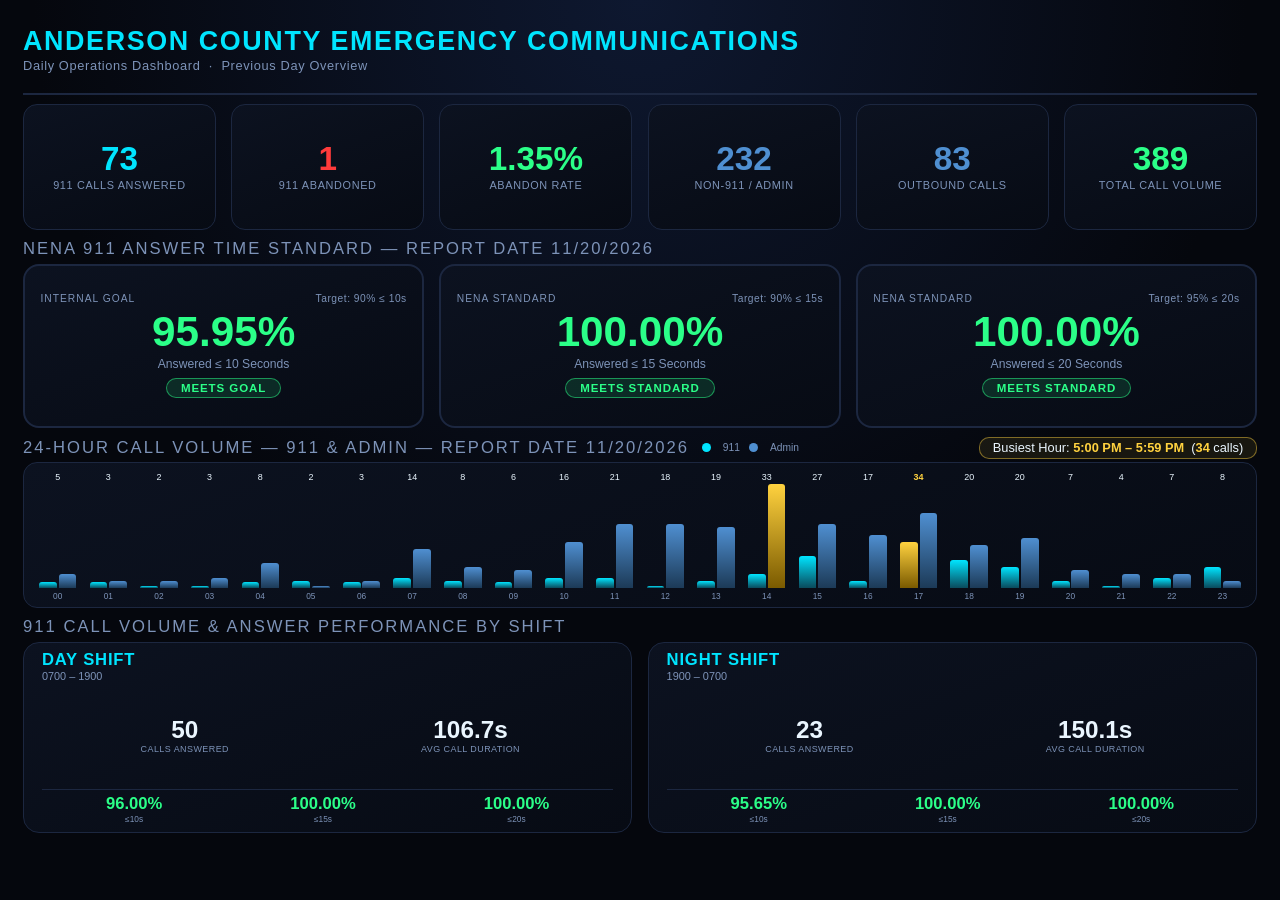
==== index.html @ 0bcf019e "Refresh daily dashboard for report date 11/20/2026 Co-Authored-By: Claude Opus 5.5 <noreply@anthropi" ====
<!DOCTYPE html>
<html lang="en">
<head>
<meta charset="UTF-8">
<title>Anderson County Emergency Communications — Daily Dashboard</title>
<style>
  :root{
    --bg:#05070d;
    --panel:#0c1220;
    --panel-border:#1c2740;
    --cyan:#00e5ff;
    --admin-blue:#4f8fd1;
    --magenta:#ff2ea6;
    --gold:#ffd23f;
    --green:#2bff88;
    --red:#ff3b3b;
    --text:#eaf6ff;
    --sub:#7d93b8;
  }
  *{box-sizing:border-box;margin:0;padding:0;}
  html,body{
    width:100vw;height:100vh;overflow:hidden;
    background:radial-gradient(circle at 50% 0%, #0e1830 0%, #05070d 55%);
    color:var(--text);
    font-family:'Segoe UI',Arial,sans-serif;
  }
  .wrap{
    width:100vw;height:100vh;
    display:grid;
    grid-template-rows: 9vh 14vh 21vh 19vh 24vh;
    gap: 1vh;
    padding: 1.5vh 1.8vw;
  }
  .wrap > div{min-height:0;min-width:0;overflow:hidden;}
  .header{
    display:flex;align-items:center;justify-content:space-between;
    border-bottom:2px solid var(--panel-border);
    padding-bottom:0.8vh;
    min-height:0;
  }
  .header .title{
    font-size:2.1vw;font-weight:800;letter-spacing:0.06em;
    color:var(--cyan);
    line-height:1.15;
  }
  .header .subtitle{font-size:1.0vw;color:var(--sub);margin-top:0.2vh;letter-spacing:0.05em;}
  .metrics-row{
    display:grid;
    grid-template-columns: repeat(6, 1fr);
    gap:1.2vw;
    min-height:0;
  }
  .card{
    background:linear-gradient(160deg, var(--panel), #070b14);
    border:1px solid var(--panel-border);
    border-radius:14px;
    display:flex;flex-direction:column;align-items:center;justify-content:center;
    text-align:center;
    overflow:hidden;min-height:0;
  }
  .card .val{font-size:2.6vw;font-weight:800;line-height:1;}
  .card .lbl{font-size:0.85vw;color:var(--sub);margin-top:0.5vh;letter-spacing:0.06em;text-transform:uppercase;}
  .c-cyan .val{color:var(--cyan);}
  .c-magenta .val{color:var(--magenta);}
  .c-admin .val{color:var(--admin-blue);}
  .c-gold .val{color:var(--gold);}
  .c-green .val{color:var(--green);}
  .c-red .val{color:var(--red);}
  .abandon-rate.rate-ok{color:var(--green);}
  .abandon-rate.rate-hot{color:#ff8c1a;}
  .section-title{
    font-size:1.3vw;color:var(--sub);letter-spacing:0.12em;text-transform:uppercase;
    margin-bottom:0.6vh;
  }
  .nena-wrap{display:flex;flex-direction:column;min-height:0;}
  .nena-row{
    flex:1;min-height:0;
    display:grid;
    grid-template-columns: repeat(3, 1fr);
    gap:1.2vw;
  }
  .nena-card{
    border-radius:16px;
    display:flex;flex-direction:column;align-items:center;justify-content:center;
    border:2px solid var(--panel-border);
    background:linear-gradient(160deg, var(--panel), #070b14);
    padding:0.7vh 1.2vw;
    overflow:hidden;min-height:0;
  }
  .nena-card.status-gold{border-color: rgba(255,210,63,0.5);}
  .nena-card .labels-row{
    width:100%;display:flex;justify-content:space-between;
    margin-bottom:0.7vh;
  }
  .nena-card .badge{
    font-size:0.8vw;letter-spacing:0.1em;color:var(--sub);text-transform:uppercase;
  }
  .nena-card .goal{
    font-size:0.8vw;letter-spacing:0.05em;color:var(--sub);text-align:right;
  }
  .nena-card .pct{font-size:3.3vw;font-weight:800;line-height:1;}
  .nena-card .desc{font-size:0.95vw;color:var(--sub);margin-top:0.5vh;}
  .status-pass{color:var(--green);}
  .status-fail{color:var(--red);}
  .status-gold{color:var(--gold);}
  .pill{
    margin-top:0.7vh;padding:0.35vh 1.1vw;border-radius:20px;
    font-size:0.9vw;font-weight:700;letter-spacing:0.08em;
  }
  .pill-pass{background:rgba(43,255,136,0.12);color:var(--green);border:1px solid rgba(43,255,136,0.5);}
  .pill-fail{background:rgba(255,59,59,0.12);color:var(--red);border:1px solid rgba(255,59,59,0.5);}
  .pill-gold{background:rgba(255,210,63,0.12);color:var(--gold);border:1px solid rgba(255,210,63,0.5);}
  .timeline-wrap{display:flex;flex-direction:column;min-height:0;}
  .timeline-header{
    display:flex;align-items:center;justify-content:space-between;
    margin-bottom:0.4vh;flex-shrink:0;gap:1vw;
  }
  .tl-left{display:flex;align-items:center;gap:1vw;min-width:0;}
  .timeline-header .section-title{white-space:nowrap;margin-bottom:0;}
  .tl-legend{display:flex;align-items:center;gap:0.7vw;font-size:0.8vw;color:var(--sub);white-space:nowrap;flex-shrink:0;}
  .tl-legend .dot{width:0.7vw;height:0.7vw;border-radius:50%;display:inline-block;margin-right:0.25vw;vertical-align:middle;}
  .dot-911{background:var(--cyan);}
  .dot-admin{background:var(--admin-blue);}
  .busiest{
    font-size:1.0vw;color:var(--text);white-space:nowrap;
    background:rgba(255,210,63,0.08);border:1px solid rgba(255,210,63,0.45);
    border-radius:10px;padding:0.3vh 1vw;
    flex-shrink:0;
  }
  .busiest.tie{font-size:0.85vw;}
  .busiest b{color:var(--gold);}
  .timeline{
    flex:1;min-height:0;
    display:flex;align-items:flex-end;
    border:1px solid var(--panel-border);border-radius:14px;
    background:linear-gradient(160deg, var(--panel), #070b14);
    padding:1vh 0.8vw 0.6vh 0.8vw;
    gap:0.3vw;
    overflow:hidden;
  }
  .hour-col{
    flex:1;height:100%;
    display:flex;flex-direction:column;align-items:center;justify-content:flex-end;
  }
  .bar-pair{
    width:100%;flex:1;
    display:flex;align-items:flex-end;justify-content:center;
    gap:0.15vw;
  }
  .hour-bar-911{
    width:38%;
    border-radius:3px 3px 0 0;
    background:linear-gradient(180deg, var(--cyan), #0a4a5c);
    min-height:2px;
  }
  .hour-bar-admin{
    width:38%;
    border-radius:3px 3px 0 0;
    background:linear-gradient(180deg, var(--admin-blue), #1c3a57);
    min-height:2px;
  }
  .hour-bar-911.peak, .hour-bar-admin.peak{
    background:linear-gradient(180deg, var(--gold), #7a5a00);
  }
  .hour-count{font-size:0.7vw;color:var(--text);margin-bottom:0.2vh;}
  .hour-count.peak{color:var(--gold);font-weight:800;}
  .hour-label{font-size:0.65vw;color:var(--sub);margin-top:0.3vh;}
  .shift-wrap{display:flex;flex-direction:column;min-height:0;}
  .shift-row{
    flex:1;min-height:0;
    display:grid;
    grid-template-columns: repeat(2, 1fr);
    gap:1.2vw;
  }
  .shift-card{
    border-radius:16px;border:1px solid var(--panel-border);
    background:linear-gradient(160deg, var(--panel), #070b14);
    padding:0.8vh 1.4vw;
    display:flex;flex-direction:column;
    overflow:hidden;min-height:0;
  }
  .shift-card .shift-name{
    font-size:1.3vw;font-weight:800;color:var(--cyan);letter-spacing:0.05em;
    flex-shrink:0;
    display:flex;align-items:center;gap:0.4vw;
  }
  .shift-star{color:var(--gold);font-size:1.3vw;display:none;line-height:1;}
  .shift-star.show{display:inline;}
  .shift-card .shift-time{font-size:0.85vw;color:var(--sub);margin-bottom:0.5vh;flex-shrink:0;}
  .shift-stats{display:flex;justify-content:space-between;flex:1;align-items:center;min-height:0;}
  .shift-stat{text-align:center;flex:1;}
  .shift-stat .n{font-size:1.9vw;font-weight:800;color:var(--text);}
  .shift-stat .n.duration-hot{color:#ff8c1a;}
  .shift-stat .l{font-size:0.7vw;color:var(--sub);text-transform:uppercase;letter-spacing:0.05em;}
  .shift-nena{display:flex;justify-content:space-around;margin-top:0.5vh;padding-top:0.5vh;border-top:1px solid var(--panel-border);flex-shrink:0;}
  .shift-nena div{text-align:center;}
  .shift-nena .v{font-size:1.3vw;font-weight:800;}
  .shift-nena .k{font-size:0.65vw;color:var(--sub);}
</style>
</head>
<body>
<div class="wrap">

  <div class="header">
    <div>
      <div class="title">ANDERSON COUNTY EMERGENCY COMMUNICATIONS</div>
      <div class="subtitle">Daily Operations Dashboard &nbsp;·&nbsp; Previous Day Overview</div>
    </div>
  </div>

  <div class="metrics-row">
    <div class="card c-cyan">
      <div class="val">73</div>
      <div class="lbl">911 Calls Answered</div>
    </div>
    <div class="card c-red">
      <div class="val">1</div>
      <div class="lbl">911 Abandoned</div>
    </div>
    <div class="card">
      <div class="val abandon-rate" id="abandonRate" data-pct="1.35">1.35%</div>
      <div class="lbl">Abandon Rate</div>
    </div>
    <div class="card c-admin">
      <div class="val">232</div>
      <div class="lbl">Non-911 / Admin</div>
    </div>
    <div class="card c-admin">
      <div class="val">83</div>
      <div class="lbl">Outbound Calls</div>
    </div>
    <div class="card c-green">
      <div class="val">389</div>
      <div class="lbl">Total Call Volume</div>
    </div>
  </div>

  <div class="nena-wrap">
    <div class="section-title">NENA 911 Answer Time Standard — Report Date 11/20/2026</div>
    <div class="nena-row">
      <div class="nena-card">
        <div class="labels-row">
          <div class="badge">Internal Goal</div>
          <div class="goal">Target: 90% ≤ 10s</div>
        </div>
        <div class="pct status-pass">95.95%</div>
        <div class="desc">Answered ≤ 10 Seconds</div>
        <div class="pill pill-pass">MEETS GOAL</div>
      </div>
      <div class="nena-card">
        <div class="labels-row">
          <div class="badge">NENA Standard</div>
          <div class="goal">Target: 90% ≤ 15s</div>
        </div>
        <div class="pct status-pass">100.00%</div>
        <div class="desc">Answered ≤ 15 Seconds</div>
        <div class="pill pill-pass">MEETS STANDARD</div>
      </div>
      <div class="nena-card">
        <div class="labels-row">
          <div class="badge">NENA Standard</div>
          <div class="goal">Target: 95% ≤ 20s</div>
        </div>
        <div class="pct status-pass">100.00%</div>
        <div class="desc">Answered ≤ 20 Seconds</div>
        <div class="pill pill-pass">MEETS STANDARD</div>
      </div>
    </div>
  </div>

  <div class="timeline-wrap">
    <div class="timeline-header">
      <div class="tl-left">
        <div class="section-title">24-Hour Call Volume — 911 &amp; Admin — Report Date 11/20/2026</div>
        <div class="tl-legend"><span class="dot dot-911"></span>911<span class="dot dot-admin"></span>Admin</div>
      </div>
      <div class="busiest" id="busiest">Busiest Hour: <b>—</b></div>
    </div>
    <div class="timeline" id="timeline">
      <!-- hour columns injected by JS from hourly911/hourlyAdmin data -->
    </div>
  </div>

  <div class="shift-wrap">
    <div class="section-title">911 Call Volume &amp; Answer Performance by Shift</div>
    <div class="shift-row">

      <div class="shift-card">
        <div class="shift-name">DAY SHIFT <span class="shift-star">★</span></div>
        <div class="shift-time">0700 – 1900</div>
        <div class="shift-stats">
          <div class="shift-stat"><div class="n">50</div><div class="l">Calls Answered</div></div>
          <div class="shift-stat"><div class="n dur" data-secs="106.7">106.7s</div><div class="l">Avg Call Duration</div></div>
        </div>
        <div class="shift-nena">
          <div><div class="v ten-sec" data-tenpct="96.00">96.00%</div><div class="k">≤10s</div></div>
          <div><div class="v status-pass" data-pct15="100.00">100.00%</div><div class="k">≤15s</div></div>
          <div><div class="v status-pass" data-pct20="100.00">100.00%</div><div class="k">≤20s</div></div>
        </div>
      </div>

      <div class="shift-card">
        <div class="shift-name">NIGHT SHIFT <span class="shift-star">★</span></div>
        <div class="shift-time">1900 – 0700</div>
        <div class="shift-stats">
          <div class="shift-stat"><div class="n">23</div><div class="l">Calls Answered</div></div>
          <div class="shift-stat"><div class="n dur" data-secs="150.1">150.1s</div><div class="l">Avg Call Duration</div></div>
        </div>
        <div class="shift-nena">
          <div><div class="v ten-sec" data-tenpct="95.65">95.65%</div><div class="k">≤10s</div></div>
          <div><div class="v status-pass" data-pct15="100.00">100.00%</div><div class="k">≤15s</div></div>
          <div><div class="v status-pass" data-pct20="100.00">100.00%</div><div class="k">≤20s</div></div>
        </div>
      </div>

    </div>
  </div>

</div>

<script>
// 24-hour call volume, TWO series (from HourlySpeedOfAnswerRollup + CallsPerHourRollup/Administrative, 11/20/2026)
const hourly911 = [1,1,0,0,1,2,1,3,2,1,3,3,0,2,4,9,2,13,8,6,2,0,3,6];
const hourlyAdmin = [4,2,2,3,7,0,2,11,6,5,13,18,18,17,29,18,15,21,12,14,5,4,4,2];

const max911 = Math.max(...hourly911);
const maxAdmin = Math.max(...hourlyAdmin);
const scaleMax = Math.max(max911, maxAdmin); // shared scale so both series are directly comparable

const combined = hourly911.map((v, i) => v + hourlyAdmin[i]);
const maxCombined = Math.max(...combined);

const tl = document.getElementById('timeline');
hourly911.forEach((c911, hr) => {
  const cAdmin = hourlyAdmin[hr];
  const combinedVal = combined[hr];
  const col = document.createElement('div');
  col.className = 'hour-col';
  const pct911 = scaleMax > 0 ? Math.max((c911 / scaleMax) * 100, c911 > 0 ? 6 : 2) : 2;
  const pctAdmin = scaleMax > 0 ? Math.max((cAdmin / scaleMax) * 100, cAdmin > 0 ? 6 : 2) : 2;
  const is911Peak = max911 > 0 && c911 === max911;
  const isAdminPeak = maxAdmin > 0 && cAdmin === maxAdmin;
  const isCombinedPeak = combinedVal === maxCombined;
  col.innerHTML =
    '<div class="hour-count' + (isCombinedPeak ? ' peak' : '') + '">' + combinedVal + '</div>' +
    '<div class="bar-pair">' +
      '<div class="hour-bar-911' + (is911Peak ? ' peak' : '') + '" style="height:' + pct911 + '%;"></div>' +
      '<div class="hour-bar-admin' + (isAdminPeak ? ' peak' : '') + '" style="height:' + pctAdmin + '%;"></div>' +
    '</div>' +
    '<div class="hour-label">' + String(hr).padStart(2, '0') + '</div>';
  tl.appendChild(col);
});

// Busiest hour callout — based on COMBINED (911 + Admin) volume, ties handled automatically
function hourRangeLabel(hr){
  const period = hr < 12 ? 'AM' : 'PM';
  let h12 = hr % 12; if (h12 === 0) h12 = 12;
  return h12 + ':00 ' + period + ' – ' + h12 + ':59 ' + period;
}
function shortHourLabel(hr){
  const period = hr < 12 ? 'AM' : 'PM';
  let h12 = hr % 12; if (h12 === 0) h12 = 12;
  return h12 + ' ' + period;
}
const peakHours = combined.reduce((arr, c, i) => c === maxCombined ? arr.concat(i) : arr, []);
const busiestEl = document.getElementById('busiest');
if (peakHours.length === 1) {
  busiestEl.innerHTML = 'Busiest Hour: <b>' + hourRangeLabel(peakHours[0]) + '</b> &nbsp;(<b>' + maxCombined + '</b> calls)';
} else if (peakHours.length <= 4) {
  busiestEl.classList.add('tie');
  busiestEl.innerHTML = 'Busiest Hours (' + peakHours.length + '-way tie): <b>' + peakHours.map(shortHourLabel).join(', ') + '</b> &nbsp;(<b>' + maxCombined + '</b> calls each)';
} else {
  busiestEl.classList.add('tie');
  busiestEl.innerHTML = '<b>' + peakHours.length + '</b> Hours Tied at <b>' + maxCombined + '</b> Calls Each';
}

// Orange highlight rule: any avg call duration >= 180 seconds
document.querySelectorAll('.dur').forEach(el => {
  const secs = parseFloat(el.dataset.secs);
  if (secs >= 180) el.classList.add('duration-hot');
});

// Shift ≤10s internal-goal coloring: green if >= 90%, orange otherwise
document.querySelectorAll('.ten-sec').forEach(el => {
  const pct = parseFloat(el.dataset.tenpct);
  el.classList.add(pct >= 90 ? 'status-pass' : 'status-gold');
});

// Abandon rate: green by default, orange if it exceeds 8%
const abandonEl = document.getElementById('abandonRate');
const abandonPct = parseFloat(abandonEl.dataset.pct);
abandonEl.classList.add(abandonPct > 8 ? 'rate-hot' : 'rate-ok');

// Perfect-shift gold star: show when a shift hits 100% on all three answer-time metrics
document.querySelectorAll('.shift-card').forEach(card => {
  const tenEl = card.querySelector('.ten-sec');
  const fifteenEl = card.querySelector('[data-pct15]');
  const twentyEl = card.querySelector('[data-pct20]');
  const ten = tenEl ? parseFloat(tenEl.dataset.tenpct) : 0;
  const fifteen = fifteenEl ? parseFloat(fifteenEl.dataset.pct15) : 0;
  const twenty = twentyEl ? parseFloat(twentyEl.dataset.pct20) : 0;
  if (ten >= 99.95 && fifteen >= 99.95 && twenty >= 99.95) {
    const star = card.querySelector('.shift-star');
    if (star) star.classList.add('show');
  }
});
</script>

</body>
</html>
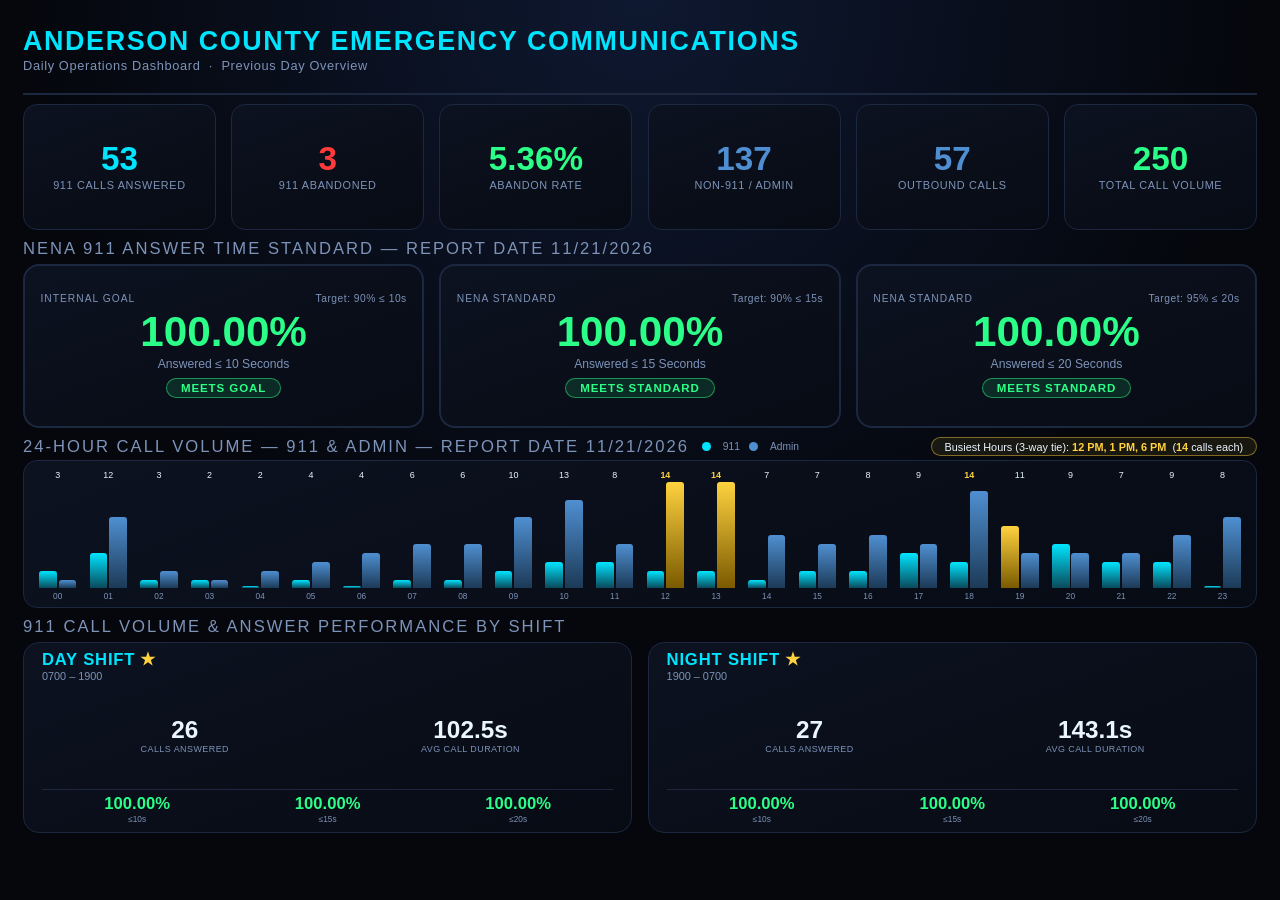
==== commit 2ad312ac: "Refresh daily dashboard for report date 11/21/2026 Co-Authored-By: Claude Opus 5.5 <noreply@anthropi" ====
--- a/index.html
+++ b/index.html
@@ -210,40 +210,40 @@
 
   <div class="metrics-row">
     <div class="card c-cyan">
-      <div class="val">73</div>
+      <div class="val">53</div>
       <div class="lbl">911 Calls Answered</div>
     </div>
     <div class="card c-red">
-      <div class="val">1</div>
+      <div class="val">3</div>
       <div class="lbl">911 Abandoned</div>
     </div>
     <div class="card">
-      <div class="val abandon-rate" id="abandonRate" data-pct="1.35">1.35%</div>
+      <div class="val abandon-rate" id="abandonRate" data-pct="5.36">5.36%</div>
       <div class="lbl">Abandon Rate</div>
     </div>
     <div class="card c-admin">
-      <div class="val">232</div>
+      <div class="val">137</div>
       <div class="lbl">Non-911 / Admin</div>
     </div>
     <div class="card c-admin">
-      <div class="val">83</div>
+      <div class="val">57</div>
       <div class="lbl">Outbound Calls</div>
     </div>
     <div class="card c-green">
-      <div class="val">389</div>
+      <div class="val">250</div>
       <div class="lbl">Total Call Volume</div>
     </div>
   </div>
 
   <div class="nena-wrap">
-    <div class="section-title">NENA 911 Answer Time Standard — Report Date 11/20/2026</div>
+    <div class="section-title">NENA 911 Answer Time Standard — Report Date 11/21/2026</div>
     <div class="nena-row">
       <div class="nena-card">
         <div class="labels-row">
           <div class="badge">Internal Goal</div>
           <div class="goal">Target: 90% ≤ 10s</div>
         </div>
-        <div class="pct status-pass">95.95%</div>
+        <div class="pct status-pass">100.00%</div>
         <div class="desc">Answered ≤ 10 Seconds</div>
         <div class="pill pill-pass">MEETS GOAL</div>
       </div>
@@ -271,7 +271,7 @@
   <div class="timeline-wrap">
     <div class="timeline-header">
       <div class="tl-left">
-        <div class="section-title">24-Hour Call Volume — 911 &amp; Admin — Report Date 11/20/2026</div>
+        <div class="section-title">24-Hour Call Volume — 911 &amp; Admin — Report Date 11/21/2026</div>
         <div class="tl-legend"><span class="dot dot-911"></span>911<span class="dot dot-admin"></span>Admin</div>
       </div>
       <div class="busiest" id="busiest">Busiest Hour: <b>—</b></div>
@@ -289,11 +289,11 @@
         <div class="shift-name">DAY SHIFT <span class="shift-star">★</span></div>
         <div class="shift-time">0700 – 1900</div>
         <div class="shift-stats">
-          <div class="shift-stat"><div class="n">50</div><div class="l">Calls Answered</div></div>
-          <div class="shift-stat"><div class="n dur" data-secs="106.7">106.7s</div><div class="l">Avg Call Duration</div></div>
+          <div class="shift-stat"><div class="n">26</div><div class="l">Calls Answered</div></div>
+          <div class="shift-stat"><div class="n dur" data-secs="102.5">102.5s</div><div class="l">Avg Call Duration</div></div>
         </div>
         <div class="shift-nena">
-          <div><div class="v ten-sec" data-tenpct="96.00">96.00%</div><div class="k">≤10s</div></div>
+          <div><div class="v ten-sec" data-tenpct="100.00">100.00%</div><div class="k">≤10s</div></div>
           <div><div class="v status-pass" data-pct15="100.00">100.00%</div><div class="k">≤15s</div></div>
           <div><div class="v status-pass" data-pct20="100.00">100.00%</div><div class="k">≤20s</div></div>
         </div>
@@ -303,11 +303,11 @@
         <div class="shift-name">NIGHT SHIFT <span class="shift-star">★</span></div>
         <div class="shift-time">1900 – 0700</div>
         <div class="shift-stats">
-          <div class="shift-stat"><div class="n">23</div><div class="l">Calls Answered</div></div>
-          <div class="shift-stat"><div class="n dur" data-secs="150.1">150.1s</div><div class="l">Avg Call Duration</div></div>
+          <div class="shift-stat"><div class="n">27</div><div class="l">Calls Answered</div></div>
+          <div class="shift-stat"><div class="n dur" data-secs="143.1">143.1s</div><div class="l">Avg Call Duration</div></div>
         </div>
         <div class="shift-nena">
-          <div><div class="v ten-sec" data-tenpct="95.65">95.65%</div><div class="k">≤10s</div></div>
+          <div><div class="v ten-sec" data-tenpct="100.00">100.00%</div><div class="k">≤10s</div></div>
           <div><div class="v status-pass" data-pct15="100.00">100.00%</div><div class="k">≤15s</div></div>
           <div><div class="v status-pass" data-pct20="100.00">100.00%</div><div class="k">≤20s</div></div>
         </div>
@@ -319,9 +319,9 @@
 </div>
 
 <script>
-// 24-hour call volume, TWO series (from HourlySpeedOfAnswerRollup + CallsPerHourRollup/Administrative, 11/20/2026)
-const hourly911 = [1,1,0,0,1,2,1,3,2,1,3,3,0,2,4,9,2,13,8,6,2,0,3,6];
-const hourlyAdmin = [4,2,2,3,7,0,2,11,6,5,13,18,18,17,29,18,15,21,12,14,5,4,4,2];
+// 24-hour call volume, TWO series (from HourlySpeedOfAnswerRollup + CallsPerHourRollup/Administrative, 11/21/2026)
+const hourly911 = [2,4,1,1,0,1,0,1,1,2,3,3,2,2,1,2,2,4,3,7,5,3,3,0];
+const hourlyAdmin = [1,8,2,1,2,3,4,5,5,8,10,5,12,12,6,5,6,5,11,4,4,4,6,8];
 
 const max911 = Math.max(...hourly911);
 const maxAdmin = Math.max(...hourlyAdmin);
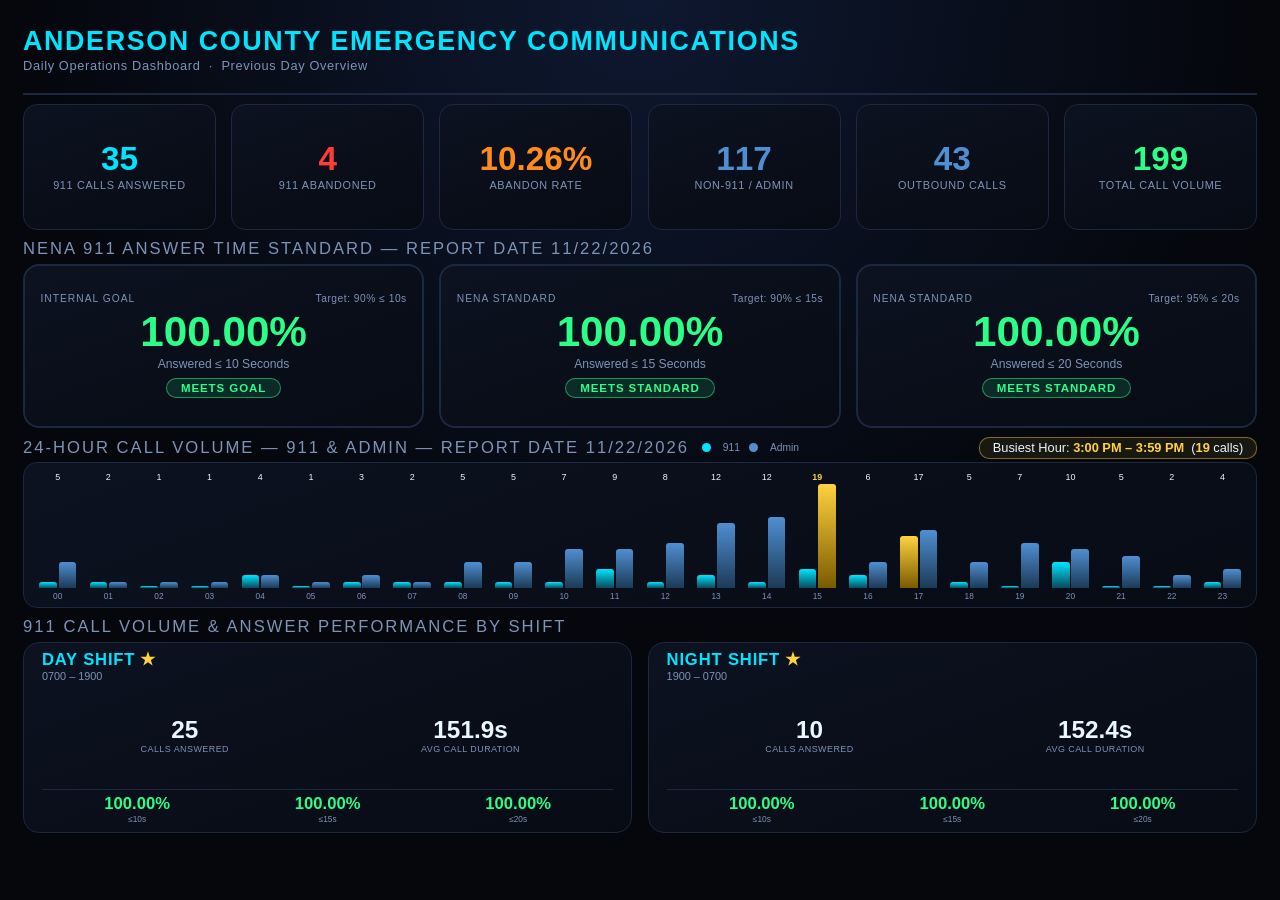
==== commit 82a30cfd: "Refresh daily dashboard for report date 11/22/2026 Co-Authored-By: Claude Opus 5.5 <noreply@anthropi" ====
--- a/index.html
+++ b/index.html
@@ -210,33 +210,33 @@
 
   <div class="metrics-row">
     <div class="card c-cyan">
-      <div class="val">53</div>
+      <div class="val">35</div>
       <div class="lbl">911 Calls Answered</div>
     </div>
     <div class="card c-red">
-      <div class="val">3</div>
+      <div class="val">4</div>
       <div class="lbl">911 Abandoned</div>
     </div>
     <div class="card">
-      <div class="val abandon-rate" id="abandonRate" data-pct="5.36">5.36%</div>
+      <div class="val abandon-rate" id="abandonRate" data-pct="10.26">10.26%</div>
       <div class="lbl">Abandon Rate</div>
     </div>
     <div class="card c-admin">
-      <div class="val">137</div>
+      <div class="val">117</div>
       <div class="lbl">Non-911 / Admin</div>
     </div>
     <div class="card c-admin">
-      <div class="val">57</div>
+      <div class="val">43</div>
       <div class="lbl">Outbound Calls</div>
     </div>
     <div class="card c-green">
-      <div class="val">250</div>
+      <div class="val">199</div>
       <div class="lbl">Total Call Volume</div>
     </div>
   </div>
 
   <div class="nena-wrap">
-    <div class="section-title">NENA 911 Answer Time Standard — Report Date 11/21/2026</div>
+    <div class="section-title">NENA 911 Answer Time Standard — Report Date 11/22/2026</div>
     <div class="nena-row">
       <div class="nena-card">
         <div class="labels-row">
@@ -271,7 +271,7 @@
   <div class="timeline-wrap">
     <div class="timeline-header">
       <div class="tl-left">
-        <div class="section-title">24-Hour Call Volume — 911 &amp; Admin — Report Date 11/21/2026</div>
+        <div class="section-title">24-Hour Call Volume — 911 &amp; Admin — Report Date 11/22/2026</div>
         <div class="tl-legend"><span class="dot dot-911"></span>911<span class="dot dot-admin"></span>Admin</div>
       </div>
       <div class="busiest" id="busiest">Busiest Hour: <b>—</b></div>
@@ -289,8 +289,8 @@
         <div class="shift-name">DAY SHIFT <span class="shift-star">★</span></div>
         <div class="shift-time">0700 – 1900</div>
         <div class="shift-stats">
-          <div class="shift-stat"><div class="n">26</div><div class="l">Calls Answered</div></div>
-          <div class="shift-stat"><div class="n dur" data-secs="102.5">102.5s</div><div class="l">Avg Call Duration</div></div>
+          <div class="shift-stat"><div class="n">25</div><div class="l">Calls Answered</div></div>
+          <div class="shift-stat"><div class="n dur" data-secs="151.9">151.9s</div><div class="l">Avg Call Duration</div></div>
         </div>
         <div class="shift-nena">
           <div><div class="v ten-sec" data-tenpct="100.00">100.00%</div><div class="k">≤10s</div></div>
@@ -303,8 +303,8 @@
         <div class="shift-name">NIGHT SHIFT <span class="shift-star">★</span></div>
         <div class="shift-time">1900 – 0700</div>
         <div class="shift-stats">
-          <div class="shift-stat"><div class="n">27</div><div class="l">Calls Answered</div></div>
-          <div class="shift-stat"><div class="n dur" data-secs="143.1">143.1s</div><div class="l">Avg Call Duration</div></div>
+          <div class="shift-stat"><div class="n">10</div><div class="l">Calls Answered</div></div>
+          <div class="shift-stat"><div class="n dur" data-secs="152.4">152.4s</div><div class="l">Avg Call Duration</div></div>
         </div>
         <div class="shift-nena">
           <div><div class="v ten-sec" data-tenpct="100.00">100.00%</div><div class="k">≤10s</div></div>
@@ -319,9 +319,9 @@
 </div>
 
 <script>
-// 24-hour call volume, TWO series (from HourlySpeedOfAnswerRollup + CallsPerHourRollup/Administrative, 11/21/2026)
-const hourly911 = [2,4,1,1,0,1,0,1,1,2,3,3,2,2,1,2,2,4,3,7,5,3,3,0];
-const hourlyAdmin = [1,8,2,1,2,3,4,5,5,8,10,5,12,12,6,5,6,5,11,4,4,4,6,8];
+// 24-hour call volume, TWO series (from HourlySpeedOfAnswerRollup + CallsPerHourRollup/Administrative, 11/22/2026)
+const hourly911 = [1,1,0,0,2,0,1,1,1,1,1,3,1,2,1,3,2,8,1,0,4,0,0,1];
+const hourlyAdmin = [4,1,1,1,2,1,2,1,4,4,6,6,7,10,11,16,4,9,4,7,6,5,2,3];
 
 const max911 = Math.max(...hourly911);
 const maxAdmin = Math.max(...hourlyAdmin);
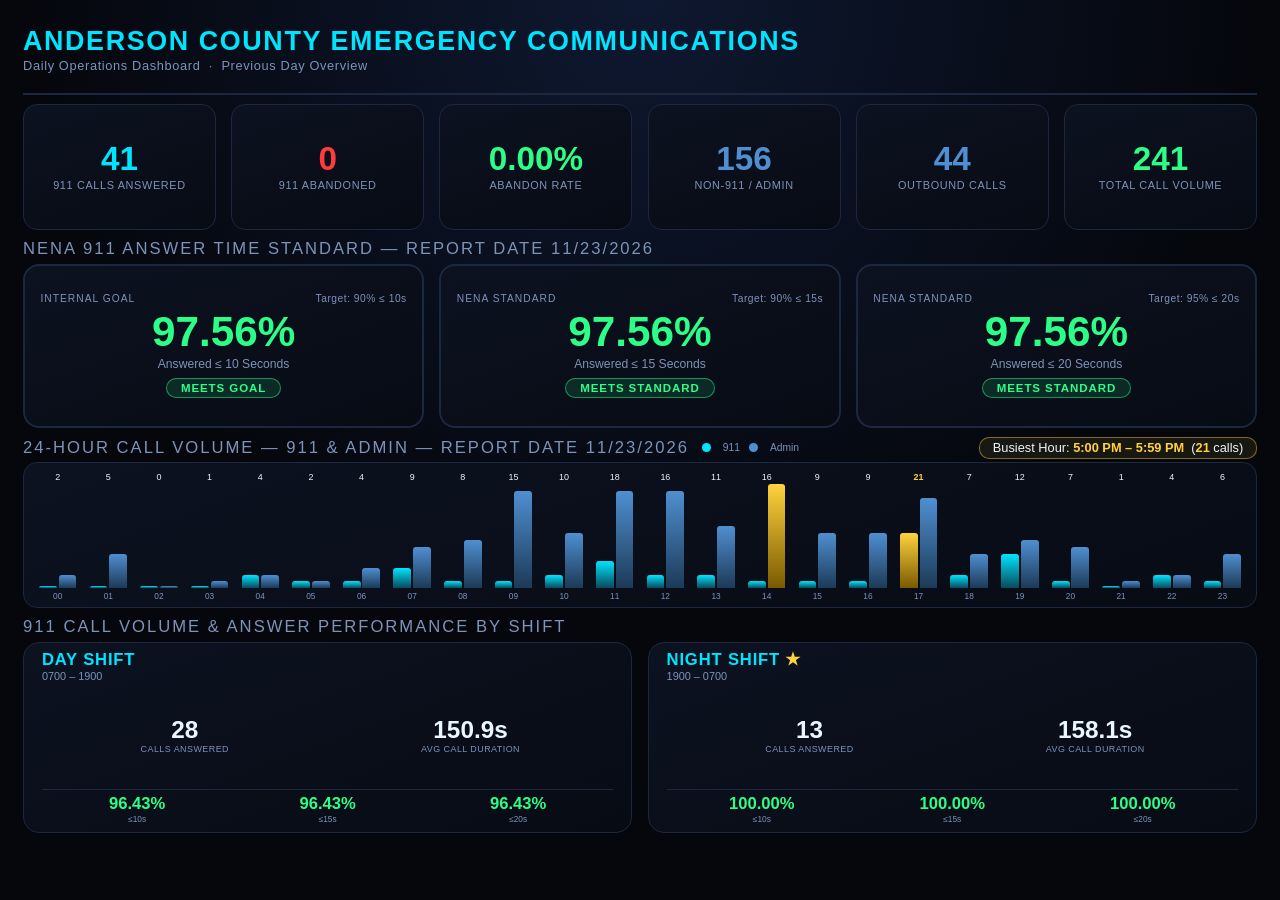
==== commit ee09aa51: "Refresh daily dashboard for report date 11/23/2026 Co-Authored-By: Claude Opus 5.5 <noreply@anthropi" ====
--- a/index.html
+++ b/index.html
@@ -210,40 +210,40 @@
 
   <div class="metrics-row">
     <div class="card c-cyan">
-      <div class="val">35</div>
+      <div class="val">41</div>
       <div class="lbl">911 Calls Answered</div>
     </div>
     <div class="card c-red">
-      <div class="val">4</div>
+      <div class="val">0</div>
       <div class="lbl">911 Abandoned</div>
     </div>
     <div class="card">
-      <div class="val abandon-rate" id="abandonRate" data-pct="10.26">10.26%</div>
+      <div class="val abandon-rate" id="abandonRate" data-pct="0.00">0.00%</div>
       <div class="lbl">Abandon Rate</div>
     </div>
     <div class="card c-admin">
-      <div class="val">117</div>
+      <div class="val">156</div>
       <div class="lbl">Non-911 / Admin</div>
     </div>
     <div class="card c-admin">
-      <div class="val">43</div>
+      <div class="val">44</div>
       <div class="lbl">Outbound Calls</div>
     </div>
     <div class="card c-green">
-      <div class="val">199</div>
+      <div class="val">241</div>
       <div class="lbl">Total Call Volume</div>
     </div>
   </div>
 
   <div class="nena-wrap">
-    <div class="section-title">NENA 911 Answer Time Standard — Report Date 11/22/2026</div>
+    <div class="section-title">NENA 911 Answer Time Standard — Report Date 11/23/2026</div>
     <div class="nena-row">
       <div class="nena-card">
         <div class="labels-row">
           <div class="badge">Internal Goal</div>
           <div class="goal">Target: 90% ≤ 10s</div>
         </div>
-        <div class="pct status-pass">100.00%</div>
+        <div class="pct status-pass">97.56%</div>
         <div class="desc">Answered ≤ 10 Seconds</div>
         <div class="pill pill-pass">MEETS GOAL</div>
       </div>
@@ -252,7 +252,7 @@
           <div class="badge">NENA Standard</div>
           <div class="goal">Target: 90% ≤ 15s</div>
         </div>
-        <div class="pct status-pass">100.00%</div>
+        <div class="pct status-pass">97.56%</div>
         <div class="desc">Answered ≤ 15 Seconds</div>
         <div class="pill pill-pass">MEETS STANDARD</div>
       </div>
@@ -261,7 +261,7 @@
           <div class="badge">NENA Standard</div>
           <div class="goal">Target: 95% ≤ 20s</div>
         </div>
-        <div class="pct status-pass">100.00%</div>
+        <div class="pct status-pass">97.56%</div>
         <div class="desc">Answered ≤ 20 Seconds</div>
         <div class="pill pill-pass">MEETS STANDARD</div>
       </div>
@@ -271,7 +271,7 @@
   <div class="timeline-wrap">
     <div class="timeline-header">
       <div class="tl-left">
-        <div class="section-title">24-Hour Call Volume — 911 &amp; Admin — Report Date 11/22/2026</div>
+        <div class="section-title">24-Hour Call Volume — 911 &amp; Admin — Report Date 11/23/2026</div>
         <div class="tl-legend"><span class="dot dot-911"></span>911<span class="dot dot-admin"></span>Admin</div>
       </div>
       <div class="busiest" id="busiest">Busiest Hour: <b>—</b></div>
@@ -289,8 +289,22 @@
         <div class="shift-name">DAY SHIFT <span class="shift-star">★</span></div>
         <div class="shift-time">0700 – 1900</div>
         <div class="shift-stats">
-          <div class="shift-stat"><div class="n">25</div><div class="l">Calls Answered</div></div>
-          <div class="shift-stat"><div class="n dur" data-secs="151.9">151.9s</div><div class="l">Avg Call Duration</div></div>
+          <div class="shift-stat"><div class="n">28</div><div class="l">Calls Answered</div></div>
+          <div class="shift-stat"><div class="n dur" data-secs="150.9">150.9s</div><div class="l">Avg Call Duration</div></div>
+        </div>
+        <div class="shift-nena">
+          <div><div class="v ten-sec" data-tenpct="96.43">96.43%</div><div class="k">≤10s</div></div>
+          <div><div class="v status-pass" data-pct15="96.43">96.43%</div><div class="k">≤15s</div></div>
+          <div><div class="v status-pass" data-pct20="96.43">96.43%</div><div class="k">≤20s</div></div>
+        </div>
+      </div>
+
+      <div class="shift-card">
+        <div class="shift-name">NIGHT SHIFT <span class="shift-star">★</span></div>
+        <div class="shift-time">1900 – 0700</div>
+        <div class="shift-stats">
+          <div class="shift-stat"><div class="n">13</div><div class="l">Calls Answered</div></div>
+          <div class="shift-stat"><div class="n dur" data-secs="158.1">158.1s</div><div class="l">Avg Call Duration</div></div>
         </div>
         <div class="shift-nena">
           <div><div class="v ten-sec" data-tenpct="100.00">100.00%</div><div class="k">≤10s</div></div>
@@ -299,29 +313,15 @@
         </div>
       </div>
 
-      <div class="shift-card">
-        <div class="shift-name">NIGHT SHIFT <span class="shift-star">★</span></div>
-        <div class="shift-time">1900 – 0700</div>
-        <div class="shift-stats">
-          <div class="shift-stat"><div class="n">10</div><div class="l">Calls Answered</div></div>
-          <div class="shift-stat"><div class="n dur" data-secs="152.4">152.4s</div><div class="l">Avg Call Duration</div></div>
-        </div>
-        <div class="shift-nena">
-          <div><div class="v ten-sec" data-tenpct="100.00">100.00%</div><div class="k">≤10s</div></div>
-          <div><div class="v status-pass" data-pct15="100.00">100.00%</div><div class="k">≤15s</div></div>
-          <div><div class="v status-pass" data-pct20="100.00">100.00%</div><div class="k">≤20s</div></div>
-        </div>
-      </div>
-
     </div>
   </div>
 
 </div>
 
 <script>
-// 24-hour call volume, TWO series (from HourlySpeedOfAnswerRollup + CallsPerHourRollup/Administrative, 11/22/2026)
-const hourly911 = [1,1,0,0,2,0,1,1,1,1,1,3,1,2,1,3,2,8,1,0,4,0,0,1];
-const hourlyAdmin = [4,1,1,1,2,1,2,1,4,4,6,6,7,10,11,16,4,9,4,7,6,5,2,3];
+// 24-hour call volume, TWO series (from HourlySpeedOfAnswerRollup + CallsPerHourRollup/Administrative, 11/23/2026)
+const hourly911 = [0,0,0,0,2,1,1,3,1,1,2,4,2,2,1,1,1,8,2,5,1,0,2,1];
+const hourlyAdmin = [2,5,0,1,2,1,3,6,7,14,8,14,14,9,15,8,8,13,5,7,6,1,2,5];
 
 const max911 = Math.max(...hourly911);
 const maxAdmin = Math.max(...hourlyAdmin);
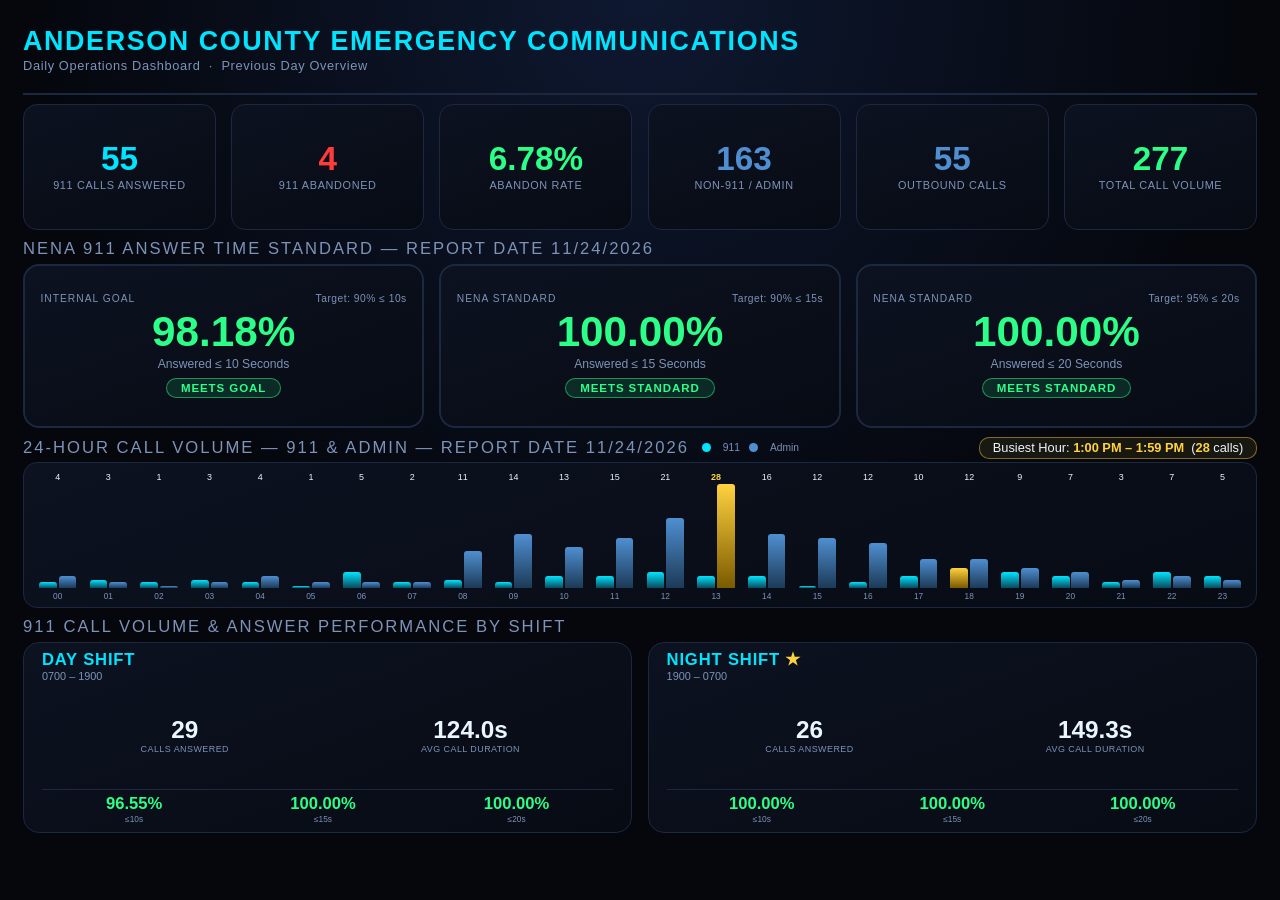
==== commit faa40d72: "Refresh daily dashboard for report date 11/24/2026 Co-Authored-By: Claude Opus 5.5 <noreply@anthropi" ====
--- a/index.html
+++ b/index.html
@@ -210,40 +210,40 @@
 
   <div class="metrics-row">
     <div class="card c-cyan">
-      <div class="val">41</div>
+      <div class="val">55</div>
       <div class="lbl">911 Calls Answered</div>
     </div>
     <div class="card c-red">
-      <div class="val">0</div>
+      <div class="val">4</div>
       <div class="lbl">911 Abandoned</div>
     </div>
     <div class="card">
-      <div class="val abandon-rate" id="abandonRate" data-pct="0.00">0.00%</div>
+      <div class="val abandon-rate" id="abandonRate" data-pct="6.78">6.78%</div>
       <div class="lbl">Abandon Rate</div>
     </div>
     <div class="card c-admin">
-      <div class="val">156</div>
+      <div class="val">163</div>
       <div class="lbl">Non-911 / Admin</div>
     </div>
     <div class="card c-admin">
-      <div class="val">44</div>
+      <div class="val">55</div>
       <div class="lbl">Outbound Calls</div>
     </div>
     <div class="card c-green">
-      <div class="val">241</div>
+      <div class="val">277</div>
       <div class="lbl">Total Call Volume</div>
     </div>
   </div>
 
   <div class="nena-wrap">
-    <div class="section-title">NENA 911 Answer Time Standard — Report Date 11/23/2026</div>
+    <div class="section-title">NENA 911 Answer Time Standard — Report Date 11/24/2026</div>
     <div class="nena-row">
       <div class="nena-card">
         <div class="labels-row">
           <div class="badge">Internal Goal</div>
           <div class="goal">Target: 90% ≤ 10s</div>
         </div>
-        <div class="pct status-pass">97.56%</div>
+        <div class="pct status-pass">98.18%</div>
         <div class="desc">Answered ≤ 10 Seconds</div>
         <div class="pill pill-pass">MEETS GOAL</div>
       </div>
@@ -252,7 +252,7 @@
           <div class="badge">NENA Standard</div>
           <div class="goal">Target: 90% ≤ 15s</div>
         </div>
-        <div class="pct status-pass">97.56%</div>
+        <div class="pct status-pass">100.00%</div>
         <div class="desc">Answered ≤ 15 Seconds</div>
         <div class="pill pill-pass">MEETS STANDARD</div>
       </div>
@@ -261,7 +261,7 @@
           <div class="badge">NENA Standard</div>
           <div class="goal">Target: 95% ≤ 20s</div>
         </div>
-        <div class="pct status-pass">97.56%</div>
+        <div class="pct status-pass">100.00%</div>
         <div class="desc">Answered ≤ 20 Seconds</div>
         <div class="pill pill-pass">MEETS STANDARD</div>
       </div>
@@ -271,7 +271,7 @@
   <div class="timeline-wrap">
     <div class="timeline-header">
       <div class="tl-left">
-        <div class="section-title">24-Hour Call Volume — 911 &amp; Admin — Report Date 11/23/2026</div>
+        <div class="section-title">24-Hour Call Volume — 911 &amp; Admin — Report Date 11/24/2026</div>
         <div class="tl-legend"><span class="dot dot-911"></span>911<span class="dot dot-admin"></span>Admin</div>
       </div>
       <div class="busiest" id="busiest">Busiest Hour: <b>—</b></div>
@@ -289,13 +289,13 @@
         <div class="shift-name">DAY SHIFT <span class="shift-star">★</span></div>
         <div class="shift-time">0700 – 1900</div>
         <div class="shift-stats">
-          <div class="shift-stat"><div class="n">28</div><div class="l">Calls Answered</div></div>
-          <div class="shift-stat"><div class="n dur" data-secs="150.9">150.9s</div><div class="l">Avg Call Duration</div></div>
+          <div class="shift-stat"><div class="n">29</div><div class="l">Calls Answered</div></div>
+          <div class="shift-stat"><div class="n dur" data-secs="124.0">124.0s</div><div class="l">Avg Call Duration</div></div>
         </div>
         <div class="shift-nena">
-          <div><div class="v ten-sec" data-tenpct="96.43">96.43%</div><div class="k">≤10s</div></div>
-          <div><div class="v status-pass" data-pct15="96.43">96.43%</div><div class="k">≤15s</div></div>
-          <div><div class="v status-pass" data-pct20="96.43">96.43%</div><div class="k">≤20s</div></div>
+          <div><div class="v ten-sec" data-tenpct="96.55">96.55%</div><div class="k">≤10s</div></div>
+          <div><div class="v status-pass" data-pct15="100.00">100.00%</div><div class="k">≤15s</div></div>
+          <div><div class="v status-pass" data-pct20="100.00">100.00%</div><div class="k">≤20s</div></div>
         </div>
       </div>
 
@@ -303,8 +303,8 @@
         <div class="shift-name">NIGHT SHIFT <span class="shift-star">★</span></div>
         <div class="shift-time">1900 – 0700</div>
         <div class="shift-stats">
-          <div class="shift-stat"><div class="n">13</div><div class="l">Calls Answered</div></div>
-          <div class="shift-stat"><div class="n dur" data-secs="158.1">158.1s</div><div class="l">Avg Call Duration</div></div>
+          <div class="shift-stat"><div class="n">26</div><div class="l">Calls Answered</div></div>
+          <div class="shift-stat"><div class="n dur" data-secs="149.3">149.3s</div><div class="l">Avg Call Duration</div></div>
         </div>
         <div class="shift-nena">
           <div><div class="v ten-sec" data-tenpct="100.00">100.00%</div><div class="k">≤10s</div></div>
@@ -319,9 +319,9 @@
 </div>
 
 <script>
-// 24-hour call volume, TWO series (from HourlySpeedOfAnswerRollup + CallsPerHourRollup/Administrative, 11/23/2026)
-const hourly911 = [0,0,0,0,2,1,1,3,1,1,2,4,2,2,1,1,1,8,2,5,1,0,2,1];
-const hourlyAdmin = [2,5,0,1,2,1,3,6,7,14,8,14,14,9,15,8,8,13,5,7,6,1,2,5];
+// 24-hour call volume, TWO series (from HourlySpeedOfAnswerRollup + CallsPerHourRollup/Administrative, 11/24/2026)
+const hourly911 = [1,2,1,2,1,0,4,1,2,1,3,3,4,3,3,0,1,3,5,4,3,1,4,3];
+const hourlyAdmin = [3,1,0,1,3,1,1,1,9,13,10,12,17,25,13,12,11,7,7,5,4,2,3,2];
 
 const max911 = Math.max(...hourly911);
 const maxAdmin = Math.max(...hourlyAdmin);
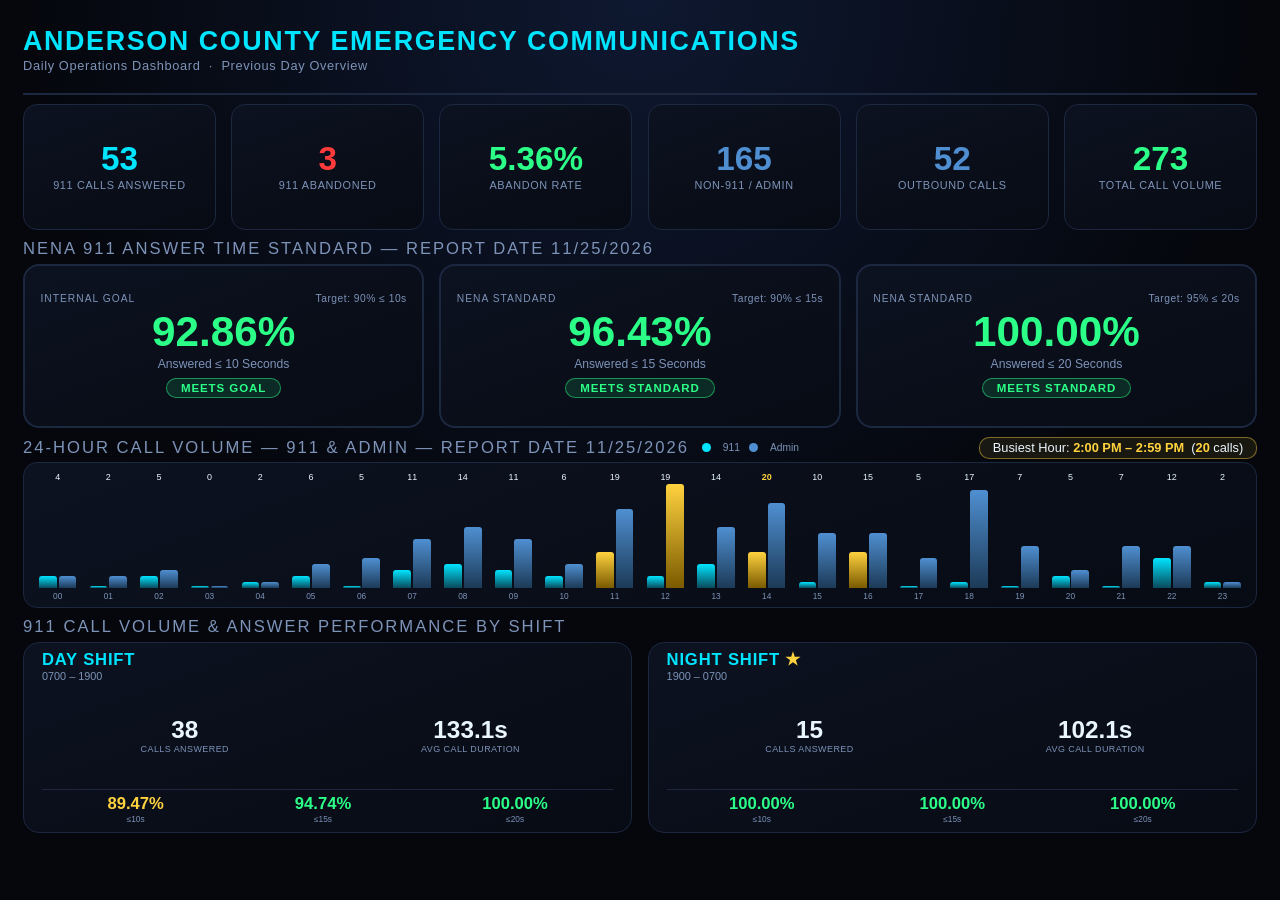
==== commit 7f083235: "Refresh daily dashboard for report date 11/25/2026 Co-Authored-By: Claude Opus 5.5 <noreply@anthropi" ====
--- a/index.html
+++ b/index.html
@@ -210,40 +210,40 @@
 
   <div class="metrics-row">
     <div class="card c-cyan">
-      <div class="val">55</div>
+      <div class="val">53</div>
       <div class="lbl">911 Calls Answered</div>
     </div>
     <div class="card c-red">
-      <div class="val">4</div>
+      <div class="val">3</div>
       <div class="lbl">911 Abandoned</div>
     </div>
     <div class="card">
-      <div class="val abandon-rate" id="abandonRate" data-pct="6.78">6.78%</div>
+      <div class="val abandon-rate" id="abandonRate" data-pct="5.36">5.36%</div>
       <div class="lbl">Abandon Rate</div>
     </div>
     <div class="card c-admin">
-      <div class="val">163</div>
+      <div class="val">165</div>
       <div class="lbl">Non-911 / Admin</div>
     </div>
     <div class="card c-admin">
-      <div class="val">55</div>
+      <div class="val">52</div>
       <div class="lbl">Outbound Calls</div>
     </div>
     <div class="card c-green">
-      <div class="val">277</div>
+      <div class="val">273</div>
       <div class="lbl">Total Call Volume</div>
     </div>
   </div>
 
   <div class="nena-wrap">
-    <div class="section-title">NENA 911 Answer Time Standard — Report Date 11/24/2026</div>
+    <div class="section-title">NENA 911 Answer Time Standard — Report Date 11/25/2026</div>
     <div class="nena-row">
       <div class="nena-card">
         <div class="labels-row">
           <div class="badge">Internal Goal</div>
           <div class="goal">Target: 90% ≤ 10s</div>
         </div>
-        <div class="pct status-pass">98.18%</div>
+        <div class="pct status-pass">92.86%</div>
         <div class="desc">Answered ≤ 10 Seconds</div>
         <div class="pill pill-pass">MEETS GOAL</div>
       </div>
@@ -252,7 +252,7 @@
           <div class="badge">NENA Standard</div>
           <div class="goal">Target: 90% ≤ 15s</div>
         </div>
-        <div class="pct status-pass">100.00%</div>
+        <div class="pct status-pass">96.43%</div>
         <div class="desc">Answered ≤ 15 Seconds</div>
         <div class="pill pill-pass">MEETS STANDARD</div>
       </div>
@@ -271,7 +271,7 @@
   <div class="timeline-wrap">
     <div class="timeline-header">
       <div class="tl-left">
-        <div class="section-title">24-Hour Call Volume — 911 &amp; Admin — Report Date 11/24/2026</div>
+        <div class="section-title">24-Hour Call Volume — 911 &amp; Admin — Report Date 11/25/2026</div>
         <div class="tl-legend"><span class="dot dot-911"></span>911<span class="dot dot-admin"></span>Admin</div>
       </div>
       <div class="busiest" id="busiest">Busiest Hour: <b>—</b></div>
@@ -289,12 +289,12 @@
         <div class="shift-name">DAY SHIFT <span class="shift-star">★</span></div>
         <div class="shift-time">0700 – 1900</div>
         <div class="shift-stats">
-          <div class="shift-stat"><div class="n">29</div><div class="l">Calls Answered</div></div>
-          <div class="shift-stat"><div class="n dur" data-secs="124.0">124.0s</div><div class="l">Avg Call Duration</div></div>
+          <div class="shift-stat"><div class="n">38</div><div class="l">Calls Answered</div></div>
+          <div class="shift-stat"><div class="n dur" data-secs="133.1">133.1s</div><div class="l">Avg Call Duration</div></div>
         </div>
         <div class="shift-nena">
-          <div><div class="v ten-sec" data-tenpct="96.55">96.55%</div><div class="k">≤10s</div></div>
-          <div><div class="v status-pass" data-pct15="100.00">100.00%</div><div class="k">≤15s</div></div>
+          <div><div class="v ten-sec" data-tenpct="89.47">89.47%</div><div class="k">≤10s</div></div>
+          <div><div class="v status-pass" data-pct15="94.74">94.74%</div><div class="k">≤15s</div></div>
           <div><div class="v status-pass" data-pct20="100.00">100.00%</div><div class="k">≤20s</div></div>
         </div>
       </div>
@@ -303,8 +303,8 @@
         <div class="shift-name">NIGHT SHIFT <span class="shift-star">★</span></div>
         <div class="shift-time">1900 – 0700</div>
         <div class="shift-stats">
-          <div class="shift-stat"><div class="n">26</div><div class="l">Calls Answered</div></div>
-          <div class="shift-stat"><div class="n dur" data-secs="149.3">149.3s</div><div class="l">Avg Call Duration</div></div>
+          <div class="shift-stat"><div class="n">15</div><div class="l">Calls Answered</div></div>
+          <div class="shift-stat"><div class="n dur" data-secs="102.1">102.1s</div><div class="l">Avg Call Duration</div></div>
         </div>
         <div class="shift-nena">
           <div><div class="v ten-sec" data-tenpct="100.00">100.00%</div><div class="k">≤10s</div></div>
@@ -319,9 +319,9 @@
 </div>
 
 <script>
-// 24-hour call volume, TWO series (from HourlySpeedOfAnswerRollup + CallsPerHourRollup/Administrative, 11/24/2026)
-const hourly911 = [1,2,1,2,1,0,4,1,2,1,3,3,4,3,3,0,1,3,5,4,3,1,4,3];
-const hourlyAdmin = [3,1,0,1,3,1,1,1,9,13,10,12,17,25,13,12,11,7,7,5,4,2,3,2];
+// 24-hour call volume, TWO series (from HourlySpeedOfAnswerRollup + CallsPerHourRollup/Administrative, 11/25/2026)
+const hourly911 = [2,0,2,0,1,2,0,3,4,3,2,6,2,4,6,1,6,0,1,0,2,0,5,1];
+const hourlyAdmin = [2,2,3,0,1,4,5,8,10,8,4,13,17,10,14,9,9,5,16,7,3,7,7,1];
 
 const max911 = Math.max(...hourly911);
 const maxAdmin = Math.max(...hourlyAdmin);
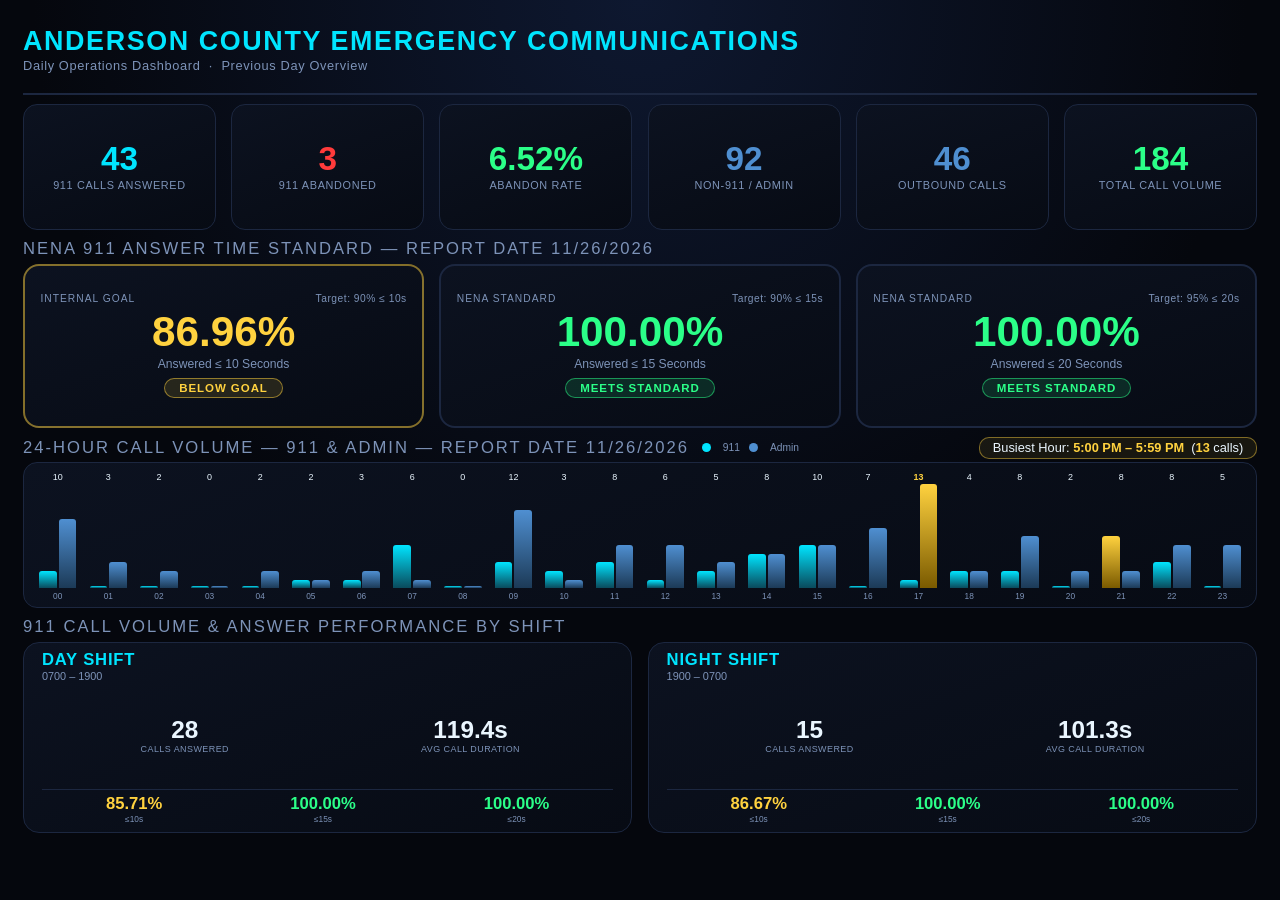
==== commit eb71f184: "Refresh daily dashboard for report date 11/26/2026" ====
--- a/index.html
+++ b/index.html
@@ -210,7 +210,7 @@
 
   <div class="metrics-row">
     <div class="card c-cyan">
-      <div class="val">53</div>
+      <div class="val">43</div>
       <div class="lbl">911 Calls Answered</div>
     </div>
     <div class="card c-red">
@@ -218,41 +218,41 @@
       <div class="lbl">911 Abandoned</div>
     </div>
     <div class="card">
-      <div class="val abandon-rate" id="abandonRate" data-pct="5.36">5.36%</div>
+      <div class="val abandon-rate" id="abandonRate" data-pct="6.52">6.52%</div>
       <div class="lbl">Abandon Rate</div>
     </div>
     <div class="card c-admin">
-      <div class="val">165</div>
+      <div class="val">92</div>
       <div class="lbl">Non-911 / Admin</div>
     </div>
     <div class="card c-admin">
-      <div class="val">52</div>
+      <div class="val">46</div>
       <div class="lbl">Outbound Calls</div>
     </div>
     <div class="card c-green">
-      <div class="val">273</div>
+      <div class="val">184</div>
       <div class="lbl">Total Call Volume</div>
     </div>
   </div>
 
   <div class="nena-wrap">
-    <div class="section-title">NENA 911 Answer Time Standard — Report Date 11/25/2026</div>
+    <div class="section-title">NENA 911 Answer Time Standard — Report Date 11/26/2026</div>
     <div class="nena-row">
-      <div class="nena-card">
+      <div class="nena-card status-gold">
         <div class="labels-row">
           <div class="badge">Internal Goal</div>
           <div class="goal">Target: 90% ≤ 10s</div>
         </div>
-        <div class="pct status-pass">92.86%</div>
+        <div class="pct status-gold">86.96%</div>
         <div class="desc">Answered ≤ 10 Seconds</div>
-        <div class="pill pill-pass">MEETS GOAL</div>
+        <div class="pill pill-gold">BELOW GOAL</div>
       </div>
       <div class="nena-card">
         <div class="labels-row">
           <div class="badge">NENA Standard</div>
           <div class="goal">Target: 90% ≤ 15s</div>
         </div>
-        <div class="pct status-pass">96.43%</div>
+        <div class="pct status-pass">100.00%</div>
         <div class="desc">Answered ≤ 15 Seconds</div>
         <div class="pill pill-pass">MEETS STANDARD</div>
       </div>
@@ -271,7 +271,7 @@
   <div class="timeline-wrap">
     <div class="timeline-header">
       <div class="tl-left">
-        <div class="section-title">24-Hour Call Volume — 911 &amp; Admin — Report Date 11/25/2026</div>
+        <div class="section-title">24-Hour Call Volume — 911 &amp; Admin — Report Date 11/26/2026</div>
         <div class="tl-legend"><span class="dot dot-911"></span>911<span class="dot dot-admin"></span>Admin</div>
       </div>
       <div class="busiest" id="busiest">Busiest Hour: <b>—</b></div>
@@ -289,12 +289,12 @@
         <div class="shift-name">DAY SHIFT <span class="shift-star">★</span></div>
         <div class="shift-time">0700 – 1900</div>
         <div class="shift-stats">
-          <div class="shift-stat"><div class="n">38</div><div class="l">Calls Answered</div></div>
-          <div class="shift-stat"><div class="n dur" data-secs="133.1">133.1s</div><div class="l">Avg Call Duration</div></div>
+          <div class="shift-stat"><div class="n">28</div><div class="l">Calls Answered</div></div>
+          <div class="shift-stat"><div class="n dur" data-secs="119.4">119.4s</div><div class="l">Avg Call Duration</div></div>
         </div>
         <div class="shift-nena">
-          <div><div class="v ten-sec" data-tenpct="89.47">89.47%</div><div class="k">≤10s</div></div>
-          <div><div class="v status-pass" data-pct15="94.74">94.74%</div><div class="k">≤15s</div></div>
+          <div><div class="v ten-sec" data-tenpct="85.71">85.71%</div><div class="k">≤10s</div></div>
+          <div><div class="v status-pass" data-pct15="100.00">100.00%</div><div class="k">≤15s</div></div>
           <div><div class="v status-pass" data-pct20="100.00">100.00%</div><div class="k">≤20s</div></div>
         </div>
       </div>
@@ -304,10 +304,10 @@
         <div class="shift-time">1900 – 0700</div>
         <div class="shift-stats">
           <div class="shift-stat"><div class="n">15</div><div class="l">Calls Answered</div></div>
-          <div class="shift-stat"><div class="n dur" data-secs="102.1">102.1s</div><div class="l">Avg Call Duration</div></div>
+          <div class="shift-stat"><div class="n dur" data-secs="101.3">101.3s</div><div class="l">Avg Call Duration</div></div>
         </div>
         <div class="shift-nena">
-          <div><div class="v ten-sec" data-tenpct="100.00">100.00%</div><div class="k">≤10s</div></div>
+          <div><div class="v ten-sec" data-tenpct="86.67">86.67%</div><div class="k">≤10s</div></div>
           <div><div class="v status-pass" data-pct15="100.00">100.00%</div><div class="k">≤15s</div></div>
           <div><div class="v status-pass" data-pct20="100.00">100.00%</div><div class="k">≤20s</div></div>
         </div>
@@ -319,9 +319,9 @@
 </div>
 
 <script>
-// 24-hour call volume, TWO series (from HourlySpeedOfAnswerRollup + CallsPerHourRollup/Administrative, 11/25/2026)
-const hourly911 = [2,0,2,0,1,2,0,3,4,3,2,6,2,4,6,1,6,0,1,0,2,0,5,1];
-const hourlyAdmin = [2,2,3,0,1,4,5,8,10,8,4,13,17,10,14,9,9,5,16,7,3,7,7,1];
+// 24-hour call volume, TWO series (from HourlySpeedOfAnswerRollup + CallsPerHourRollup/Administrative, 11/26/2026)
+const hourly911 = [2,0,0,0,0,1,1,5,0,3,2,3,1,2,4,5,0,1,2,2,0,6,3,0];
+const hourlyAdmin = [8,3,2,0,2,1,2,1,0,9,1,5,5,3,4,5,7,12,2,6,2,2,5,5];
 
 const max911 = Math.max(...hourly911);
 const maxAdmin = Math.max(...hourlyAdmin);
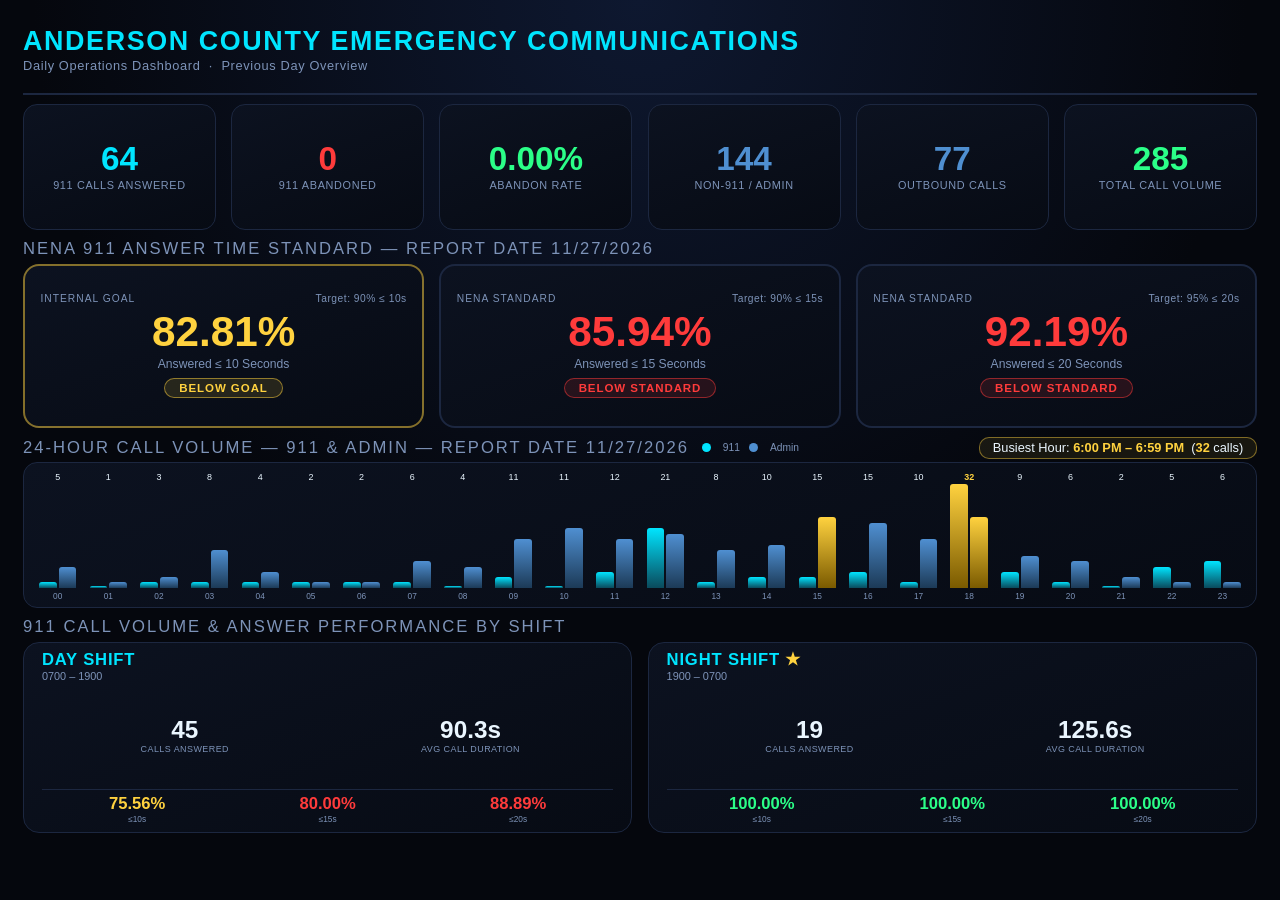
==== commit 2e424b57: "Refresh daily dashboard for report date 11/27/2026 Co-Authored-By: Claude Opus 5.5 <noreply@anthropi" ====
--- a/index.html
+++ b/index.html
@@ -210,40 +210,40 @@
 
   <div class="metrics-row">
     <div class="card c-cyan">
-      <div class="val">43</div>
+      <div class="val">64</div>
       <div class="lbl">911 Calls Answered</div>
     </div>
     <div class="card c-red">
-      <div class="val">3</div>
+      <div class="val">0</div>
       <div class="lbl">911 Abandoned</div>
     </div>
     <div class="card">
-      <div class="val abandon-rate" id="abandonRate" data-pct="6.52">6.52%</div>
+      <div class="val abandon-rate" id="abandonRate" data-pct="0.00">0.00%</div>
       <div class="lbl">Abandon Rate</div>
     </div>
     <div class="card c-admin">
-      <div class="val">92</div>
+      <div class="val">144</div>
       <div class="lbl">Non-911 / Admin</div>
     </div>
     <div class="card c-admin">
-      <div class="val">46</div>
+      <div class="val">77</div>
       <div class="lbl">Outbound Calls</div>
     </div>
     <div class="card c-green">
-      <div class="val">184</div>
+      <div class="val">285</div>
       <div class="lbl">Total Call Volume</div>
     </div>
   </div>
 
   <div class="nena-wrap">
-    <div class="section-title">NENA 911 Answer Time Standard — Report Date 11/26/2026</div>
+    <div class="section-title">NENA 911 Answer Time Standard — Report Date 11/27/2026</div>
     <div class="nena-row">
       <div class="nena-card status-gold">
         <div class="labels-row">
           <div class="badge">Internal Goal</div>
           <div class="goal">Target: 90% ≤ 10s</div>
         </div>
-        <div class="pct status-gold">86.96%</div>
+        <div class="pct status-gold">82.81%</div>
         <div class="desc">Answered ≤ 10 Seconds</div>
         <div class="pill pill-gold">BELOW GOAL</div>
       </div>
@@ -252,18 +252,18 @@
           <div class="badge">NENA Standard</div>
           <div class="goal">Target: 90% ≤ 15s</div>
         </div>
-        <div class="pct status-pass">100.00%</div>
+        <div class="pct status-fail">85.94%</div>
         <div class="desc">Answered ≤ 15 Seconds</div>
-        <div class="pill pill-pass">MEETS STANDARD</div>
+        <div class="pill pill-fail">BELOW STANDARD</div>
       </div>
       <div class="nena-card">
         <div class="labels-row">
           <div class="badge">NENA Standard</div>
           <div class="goal">Target: 95% ≤ 20s</div>
         </div>
-        <div class="pct status-pass">100.00%</div>
+        <div class="pct status-fail">92.19%</div>
         <div class="desc">Answered ≤ 20 Seconds</div>
-        <div class="pill pill-pass">MEETS STANDARD</div>
+        <div class="pill pill-fail">BELOW STANDARD</div>
       </div>
     </div>
   </div>
@@ -271,7 +271,7 @@
   <div class="timeline-wrap">
     <div class="timeline-header">
       <div class="tl-left">
-        <div class="section-title">24-Hour Call Volume — 911 &amp; Admin — Report Date 11/26/2026</div>
+        <div class="section-title">24-Hour Call Volume — 911 &amp; Admin — Report Date 11/27/2026</div>
         <div class="tl-legend"><span class="dot dot-911"></span>911<span class="dot dot-admin"></span>Admin</div>
       </div>
       <div class="busiest" id="busiest">Busiest Hour: <b>—</b></div>
@@ -289,13 +289,13 @@
         <div class="shift-name">DAY SHIFT <span class="shift-star">★</span></div>
         <div class="shift-time">0700 – 1900</div>
         <div class="shift-stats">
-          <div class="shift-stat"><div class="n">28</div><div class="l">Calls Answered</div></div>
-          <div class="shift-stat"><div class="n dur" data-secs="119.4">119.4s</div><div class="l">Avg Call Duration</div></div>
+          <div class="shift-stat"><div class="n">45</div><div class="l">Calls Answered</div></div>
+          <div class="shift-stat"><div class="n dur" data-secs="90.3">90.3s</div><div class="l">Avg Call Duration</div></div>
         </div>
         <div class="shift-nena">
-          <div><div class="v ten-sec" data-tenpct="85.71">85.71%</div><div class="k">≤10s</div></div>
-          <div><div class="v status-pass" data-pct15="100.00">100.00%</div><div class="k">≤15s</div></div>
-          <div><div class="v status-pass" data-pct20="100.00">100.00%</div><div class="k">≤20s</div></div>
+          <div><div class="v ten-sec" data-tenpct="75.56">75.56%</div><div class="k">≤10s</div></div>
+          <div><div class="v status-fail" data-pct15="80.00">80.00%</div><div class="k">≤15s</div></div>
+          <div><div class="v status-fail" data-pct20="88.89">88.89%</div><div class="k">≤20s</div></div>
         </div>
       </div>
 
@@ -303,11 +303,11 @@
         <div class="shift-name">NIGHT SHIFT <span class="shift-star">★</span></div>
         <div class="shift-time">1900 – 0700</div>
         <div class="shift-stats">
-          <div class="shift-stat"><div class="n">15</div><div class="l">Calls Answered</div></div>
-          <div class="shift-stat"><div class="n dur" data-secs="101.3">101.3s</div><div class="l">Avg Call Duration</div></div>
+          <div class="shift-stat"><div class="n">19</div><div class="l">Calls Answered</div></div>
+          <div class="shift-stat"><div class="n dur" data-secs="125.6">125.6s</div><div class="l">Avg Call Duration</div></div>
         </div>
         <div class="shift-nena">
-          <div><div class="v ten-sec" data-tenpct="86.67">86.67%</div><div class="k">≤10s</div></div>
+          <div><div class="v ten-sec" data-tenpct="100.00">100.00%</div><div class="k">≤10s</div></div>
           <div><div class="v status-pass" data-pct15="100.00">100.00%</div><div class="k">≤15s</div></div>
           <div><div class="v status-pass" data-pct20="100.00">100.00%</div><div class="k">≤20s</div></div>
         </div>
@@ -319,9 +319,9 @@
 </div>
 
 <script>
-// 24-hour call volume, TWO series (from HourlySpeedOfAnswerRollup + CallsPerHourRollup/Administrative, 11/26/2026)
-const hourly911 = [2,0,0,0,0,1,1,5,0,3,2,3,1,2,4,5,0,1,2,2,0,6,3,0];
-const hourlyAdmin = [8,3,2,0,2,1,2,1,0,9,1,5,5,3,4,5,7,12,2,6,2,2,5,5];
+// 24-hour call volume, TWO series (from HourlySpeedOfAnswerRollup + CallsPerHourRollup/Administrative, 11/27/2026)
+const hourly911 = [1,0,1,1,1,1,1,1,0,2,0,3,11,1,2,2,3,1,19,3,1,0,4,5];
+const hourlyAdmin = [4,1,2,7,3,1,1,5,4,9,11,9,10,7,8,13,12,9,13,6,5,2,1,1];
 
 const max911 = Math.max(...hourly911);
 const maxAdmin = Math.max(...hourlyAdmin);
